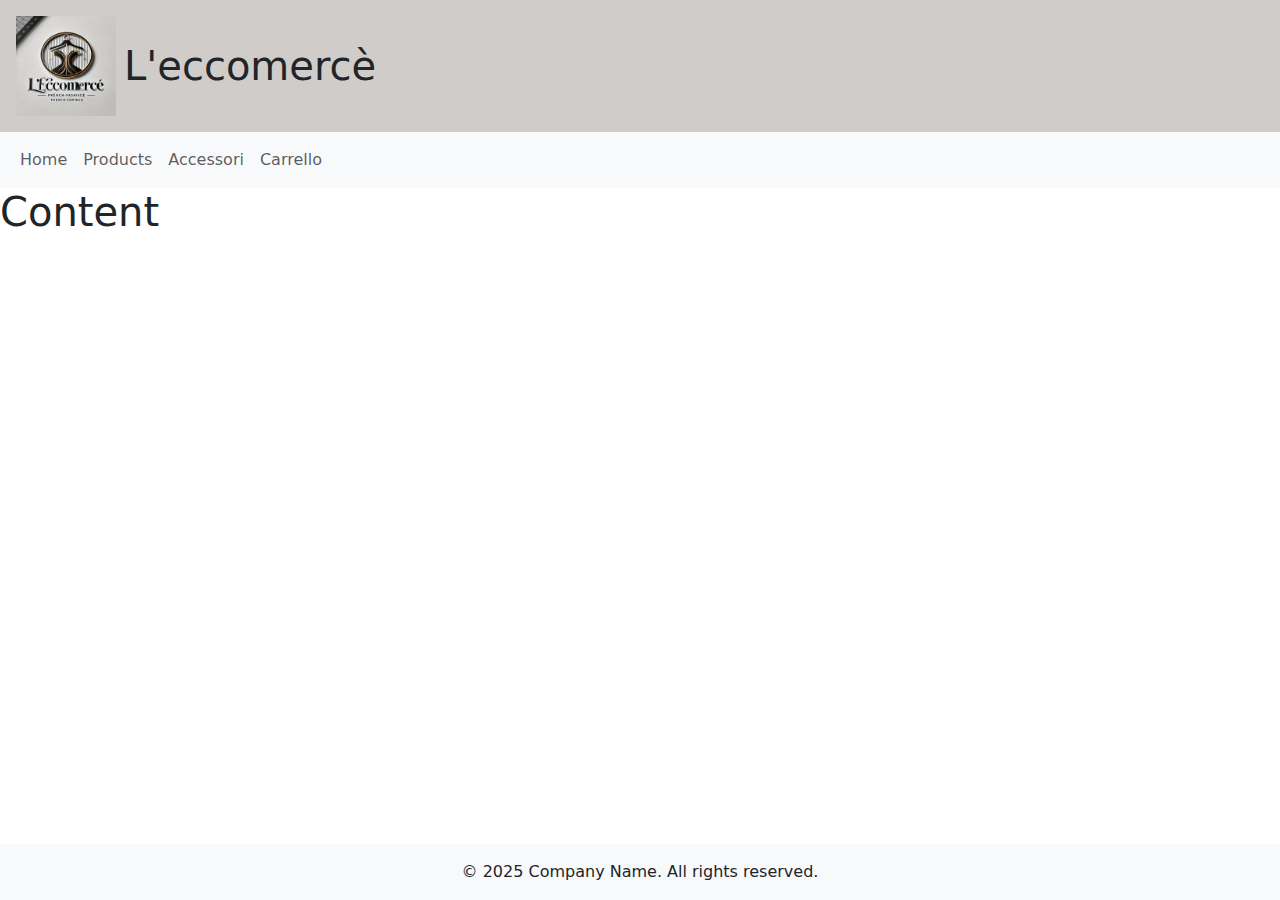
==== index.html @ 1fea600b "Start of Structure" ====
<!DOCTYPE html>
<html lang="it">
<head>
    <meta charset="UTF-8">
    <meta name="viewport" content="width=device-width, initial-scale=1.0">
    <title>L'eccomercè</title>
    <link rel="stylesheet" href="styles/default.css">
    <link href="https://cdn.jsdelivr.net/npm/bootstrap@5.3.3/dist/css/bootstrap.min.css" rel="stylesheet" integrity="sha384-QWTKZyjpPEjISv5WaRU9OFeRpok6YctnYmDr5pNlyT2bRjXh0JMhjY6hW+ALEwIH" crossorigin="anonymous">
</head>
<body>
    <header></header>
    <main>
        <h1>Content</h1>
    </main>
    <footer></footer>
    <script src="https://cdn.jsdelivr.net/npm/bootstrap@5.3.3/dist/js/bootstrap.bundle.min.js" integrity="sha384-YvpcrYf0tY3lHB60NNkmXc5s9fDVZLESaAA55NDzOxhy9GkcIdslK1eN7N6jIeHz" crossorigin="anonymous"></script>
    <script src="functions/main.js"></script>
    <script src="functions/loadBase.js"></script>
</body>
</html>
---- styles/default.css ----
main{
    flex-grow: 1;
}

body{
    display: flex;
    flex-direction: column;
    height: 100vh;
    margin: 0;
    font-family: Arial, sans-serif;
}
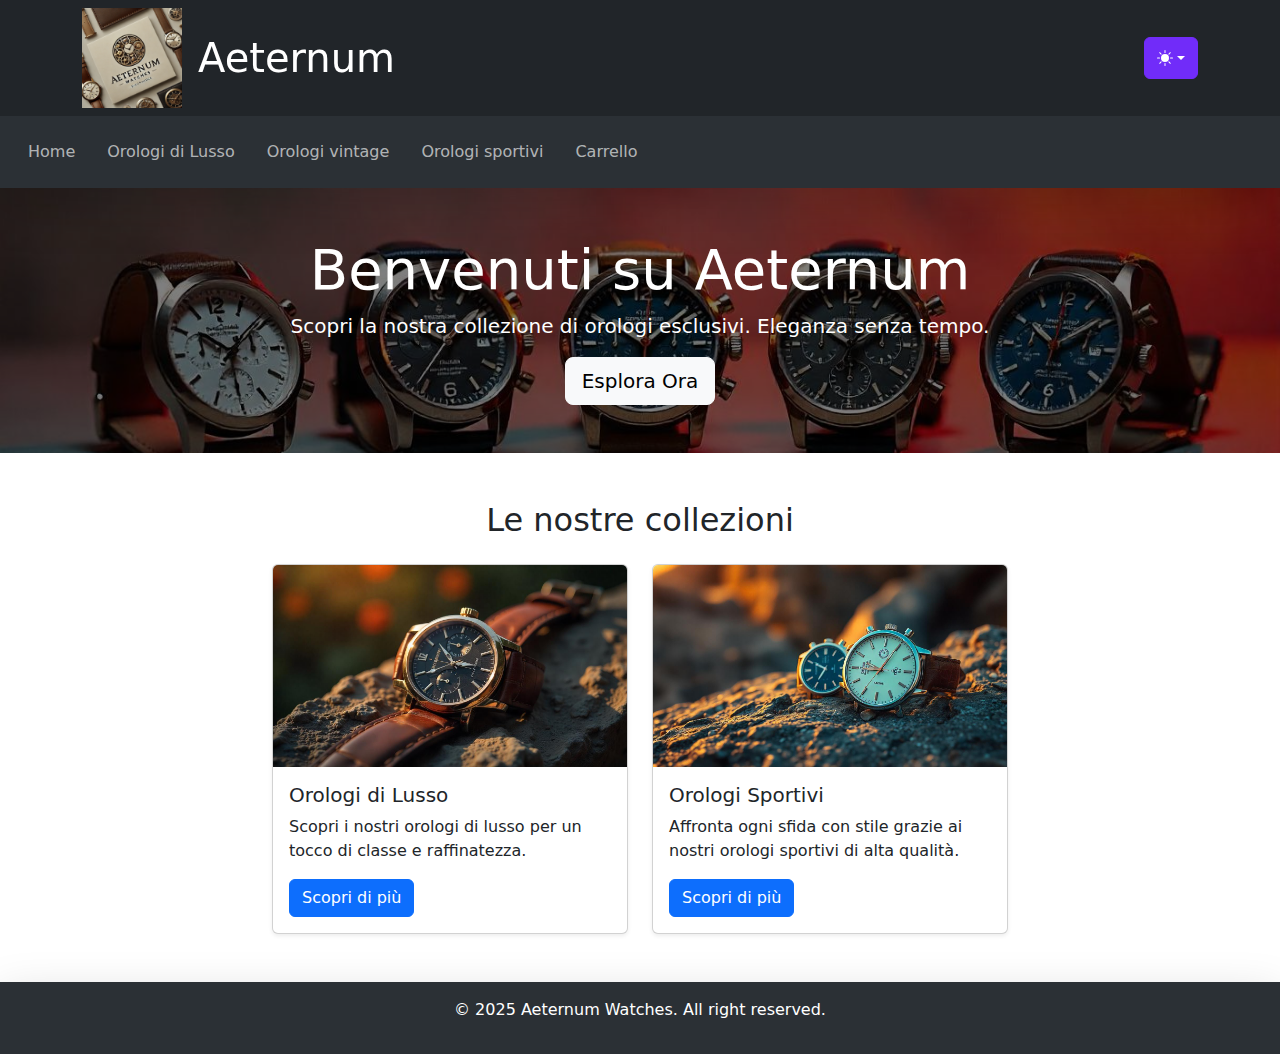
==== commit 49fb0687: "Static Index Page" ====
--- a/index.html
+++ b/index.html
@@ -3,18 +3,60 @@
 <head>
     <meta charset="UTF-8">
     <meta name="viewport" content="width=device-width, initial-scale=1.0">
-    <title>L'eccomercè</title>
-    <link rel="stylesheet" href="styles/default.css">
     <link href="https://cdn.jsdelivr.net/npm/bootstrap@5.3.3/dist/css/bootstrap.min.css" rel="stylesheet" integrity="sha384-QWTKZyjpPEjISv5WaRU9OFeRpok6YctnYmDr5pNlyT2bRjXh0JMhjY6hW+ALEwIH" crossorigin="anonymous">
+    <link href="styles/default.css" rel="stylesheet">
+    <link rel="icon" type="image/vnd.icon" href="images/favicon.ico">
+    <title>Aeternum</title>
 </head>
-<body>
+<body class="d-flex flex-column min-vh-100">
     <header></header>
-    <main>
-        <h1>Content</h1>
+    <main class="flex-grow-1">
+        <!-- Hero Section -->
+        <section class="hero bg-dark text-white hero-bg mb-5">
+            <div class="text-center hero-opacity py-5">
+                <h1 class="display-4">Benvenuti su Aeternum</h1>
+                <p class="lead">Scopri la nostra collezione di orologi esclusivi. Eleganza senza tempo.</p>
+                <a href="#orologi-lusso" class="btn btn-light btn-lg">Esplora Ora</a>
+            </div>
+        </section>
+
+        <!-- Card Section -->
+        <section id="orologi-lusso" class="mb-5 container">
+            <h2 class="text-center mb-4">Le nostre collezioni</h2>
+            <div class="row row-cols-1 row-cols-md-2 row-cols-lg-3 g-4 justify-content-center">
+                <!-- Card 1: Orologi di Lusso -->
+                <div class="col d-flex justify-content-center">
+                    <div class="card h-100 shadow-sm">
+                        <img src="images/eleganti.jpeg" class="card-img-top" alt="Orologi di Lusso">
+                        <div class="card-body">
+                            <h5 class="card-title">Orologi di Lusso</h5>
+                            <p class="card-text">Scopri i nostri orologi di lusso per un tocco di classe e raffinatezza.</p>
+                            <a href="orologi.html" class="btn btn-primary">Scopri di più</a>
+                        </div>
+                    </div>
+                </div>
+        
+                <!-- Card 2: Orologi Sportivi -->
+                <div class="col d-flex justify-content-center">
+                    <div class="card h-100 shadow-sm">
+                        <img src="images/sportivi.jpeg" class="card-img-top" alt="Orologi Sportivi">
+                        <div class="card-body">
+                            <h5 class="card-title">Orologi Sportivi</h5>
+                            <p class="card-text">Affronta ogni sfida con stile grazie ai nostri orologi sportivi di alta qualità.</p>
+                            <a href="sport.html" class="btn btn-primary">Scopri di più</a>
+                        </div>
+                    </div>
+                </div>
+            </div>
+        </section>
+        
     </main>
     <footer></footer>
+
+    <!-- Script inclusi -->
     <script src="https://cdn.jsdelivr.net/npm/bootstrap@5.3.3/dist/js/bootstrap.bundle.min.js" integrity="sha384-YvpcrYf0tY3lHB60NNkmXc5s9fDVZLESaAA55NDzOxhy9GkcIdslK1eN7N6jIeHz" crossorigin="anonymous"></script>
-    <script src="functions/main.js"></script>
-    <script src="functions/loadBase.js"></script>
+    <script src="functions/colormode.js"></script>
+    <script src="functions/header.js"></script>
+    <script src="functions/footer.js"></script>
 </body>
-</html>+</html>
--- a/styles/default.css
+++ b/styles/default.css
@@ -1,11 +1,38 @@
-main{
-    flex-grow: 1;
+.btn-bd-primary {
+    --bd-violet-bg: #712cf9;
+    --bd-violet-rgb: 112.520718, 44.062154, 249.437846;
+
+    --bs-btn-font-weight: 600;
+    --bs-btn-color: var(--bs-white);
+    --bs-btn-bg: var(--bd-violet-bg);
+    --bs-btn-border-color: var(--bd-violet-bg);
+    --bs-btn-hover-color: var(--bs-white);
+    --bs-btn-hover-bg: #6528e0;
+    --bs-btn-hover-border-color: #6528e0;
+    --bs-btn-focus-shadow-rgb: var(--bd-violet-rgb);
+    --bs-btn-active-color: var(--bs-btn-hover-color);
+    --bs-btn-active-bg: #5a23c8;
+    --bs-btn-active-border-color: #5a23c8;
 }
 
-body{
-    display: flex;
-    flex-direction: column;
-    height: 100vh;
-    margin: 0;
-    font-family: Arial, sans-serif;
+.bd-mode-toggle .dropdown-menu .active .bi {
+   display: block !important;
+}
+
+.bi {
+   width: 1em;
+   height: 1em;
+   vertical-align: -.125em;
+   fill: currentColor;
+}
+
+.hero-bg{
+   background-image: url('../images/hero.jpeg');
+   background-size: cover;
+   background-position: center;
+   background-repeat: no-repeat;
+}
+
+.hero-opacity{
+   background-color: rgba(0, 0, 0, 0.5);
 }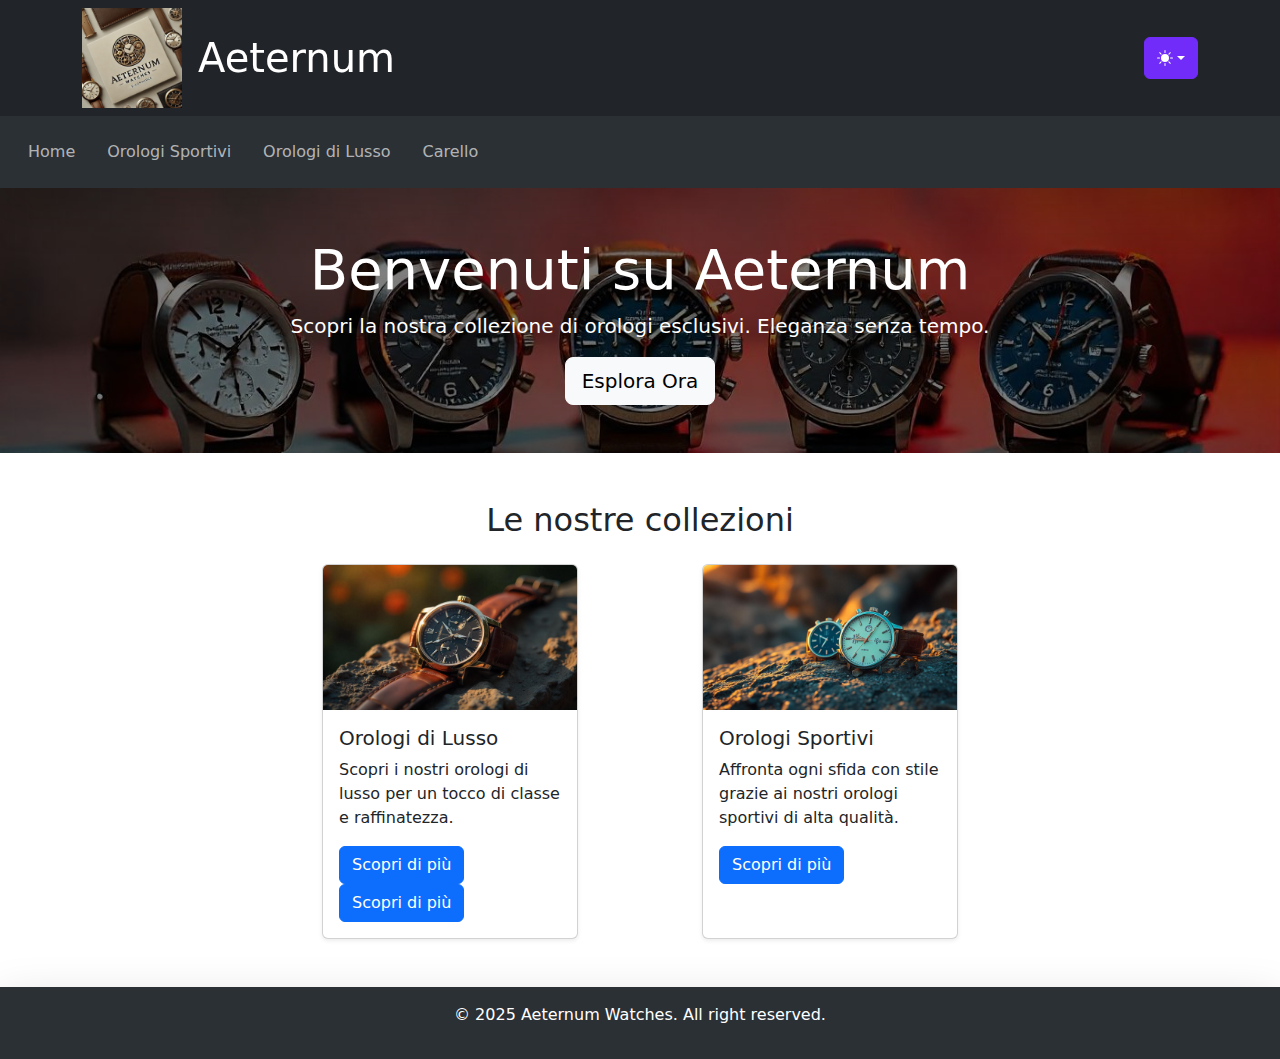
==== commit 9cf7ece8: "Pagina prodotti" ====
--- a/index.html
+++ b/index.html
@@ -31,7 +31,8 @@
                         <div class="card-body">
                             <h5 class="card-title">Orologi di Lusso</h5>
                             <p class="card-text">Scopri i nostri orologi di lusso per un tocco di classe e raffinatezza.</p>
-                            <a href="orologi.html" class="btn btn-primary">Scopri di più</a>
+                            <a href="prodotti.html?category=lusso" class="btn btn-primary">Scopri di più</a>
+                            <a href="prodotti.html?category=lusso" class="btn btn-primary">Scopri di più</a>
                         </div>
                     </div>
                 </div>
@@ -43,7 +44,7 @@
                         <div class="card-body">
                             <h5 class="card-title">Orologi Sportivi</h5>
                             <p class="card-text">Affronta ogni sfida con stile grazie ai nostri orologi sportivi di alta qualità.</p>
-                            <a href="sport.html" class="btn btn-primary">Scopri di più</a>
+                            <a href="prodotti.html?category=sport" class="btn btn-primary">Scopri di più</a>
                         </div>
                     </div>
                 </div>
--- a/styles/default.css
+++ b/styles/default.css
@@ -35,4 +35,46 @@
 
 .hero-opacity{
    background-color: rgba(0, 0, 0, 0.5);
+}
+
+.card{
+   width: 16rem;
+}
+
+.color-picker-container {
+   display: flex;
+   flex-wrap: wrap;
+   gap: 10px;
+}
+.color-element {
+   width: 40px;
+   height: 40px;
+   border-radius: 50%;
+   cursor: pointer;
+   margin-bottom: 5px;
+   border: 6px solid var(--bs-body-bg);
+}
+
+input[type="radio"]:checked + label .color-element {
+   border: none;
+}
+
+.color-box {
+   display: inline-block;
+   text-align: center;
+}
+.color-box label {
+   display: block;
+   margin-top: 5px;
+   font-weight: bold;
+}
+.product-image {
+   max-width: 90%;
+   margin: 0 auto;
+}
+.product-details {
+   display: flex;
+   flex-direction: column;
+   justify-content: center;
+   height: 100%;
 }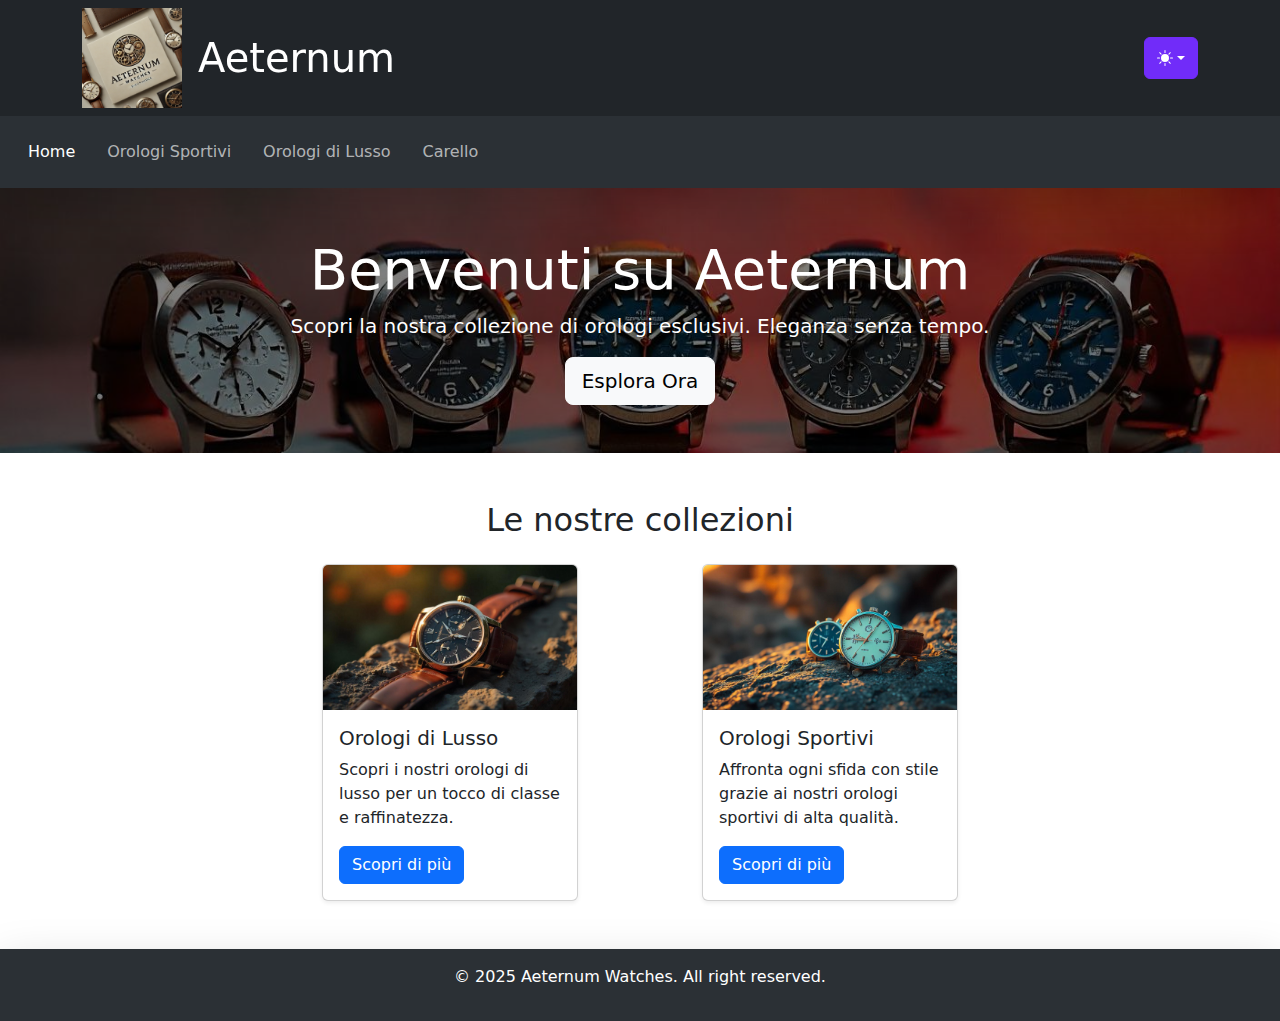
==== commit b6d4eb24: "Refactor JSON and promo codes" ====
--- a/index.html
+++ b/index.html
@@ -32,7 +32,6 @@
                             <h5 class="card-title">Orologi di Lusso</h5>
                             <p class="card-text">Scopri i nostri orologi di lusso per un tocco di classe e raffinatezza.</p>
                             <a href="prodotti.html?category=lusso" class="btn btn-primary">Scopri di più</a>
-                            <a href="prodotti.html?category=lusso" class="btn btn-primary">Scopri di più</a>
                         </div>
                     </div>
                 </div>
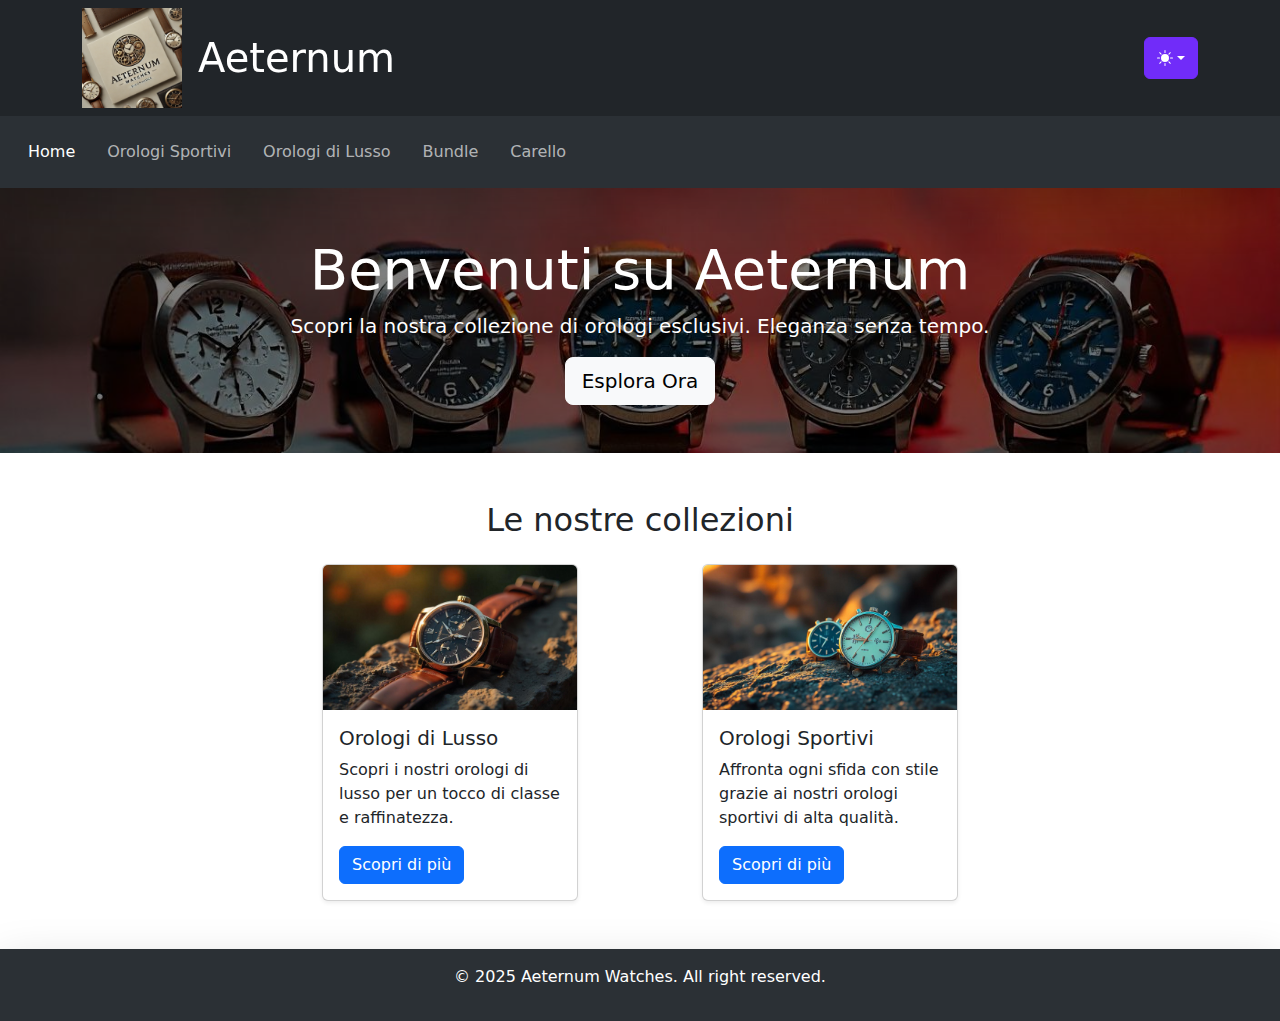
==== commit eaa0efff: "Code format" ====
--- a/index.html
+++ b/index.html
@@ -1,13 +1,16 @@
 <!DOCTYPE html>
 <html lang="it">
+
 <head>
     <meta charset="UTF-8">
     <meta name="viewport" content="width=device-width, initial-scale=1.0">
-    <link href="https://cdn.jsdelivr.net/npm/bootstrap@5.3.3/dist/css/bootstrap.min.css" rel="stylesheet" integrity="sha384-QWTKZyjpPEjISv5WaRU9OFeRpok6YctnYmDr5pNlyT2bRjXh0JMhjY6hW+ALEwIH" crossorigin="anonymous">
+    <link href="https://cdn.jsdelivr.net/npm/bootstrap@5.3.3/dist/css/bootstrap.min.css" rel="stylesheet"
+        integrity="sha384-QWTKZyjpPEjISv5WaRU9OFeRpok6YctnYmDr5pNlyT2bRjXh0JMhjY6hW+ALEwIH" crossorigin="anonymous">
     <link href="styles/default.css" rel="stylesheet">
     <link rel="icon" type="image/vnd.icon" href="images/favicon.ico">
     <title>Aeternum</title>
 </head>
+
 <body class="d-flex flex-column min-vh-100">
     <header></header>
     <main class="flex-grow-1">
@@ -30,33 +33,38 @@
                         <img src="images/eleganti.jpeg" class="card-img-top" alt="Orologi di Lusso">
                         <div class="card-body">
                             <h5 class="card-title">Orologi di Lusso</h5>
-                            <p class="card-text">Scopri i nostri orologi di lusso per un tocco di classe e raffinatezza.</p>
+                            <p class="card-text">Scopri i nostri orologi di lusso per un tocco di classe e raffinatezza.
+                            </p>
                             <a href="prodotti.html?category=lusso" class="btn btn-primary">Scopri di più</a>
                         </div>
                     </div>
                 </div>
-        
+
                 <!-- Card 2: Orologi Sportivi -->
                 <div class="col d-flex justify-content-center">
                     <div class="card h-100 shadow-sm">
                         <img src="images/sportivi.jpeg" class="card-img-top" alt="Orologi Sportivi">
                         <div class="card-body">
                             <h5 class="card-title">Orologi Sportivi</h5>
-                            <p class="card-text">Affronta ogni sfida con stile grazie ai nostri orologi sportivi di alta qualità.</p>
+                            <p class="card-text">Affronta ogni sfida con stile grazie ai nostri orologi sportivi di alta
+                                qualità.</p>
                             <a href="prodotti.html?category=sport" class="btn btn-primary">Scopri di più</a>
                         </div>
                     </div>
                 </div>
             </div>
         </section>
-        
+
     </main>
     <footer></footer>
 
     <!-- Script inclusi -->
-    <script src="https://cdn.jsdelivr.net/npm/bootstrap@5.3.3/dist/js/bootstrap.bundle.min.js" integrity="sha384-YvpcrYf0tY3lHB60NNkmXc5s9fDVZLESaAA55NDzOxhy9GkcIdslK1eN7N6jIeHz" crossorigin="anonymous"></script>
+    <script src="https://cdn.jsdelivr.net/npm/bootstrap@5.3.3/dist/js/bootstrap.bundle.min.js"
+        integrity="sha384-YvpcrYf0tY3lHB60NNkmXc5s9fDVZLESaAA55NDzOxhy9GkcIdslK1eN7N6jIeHz"
+        crossorigin="anonymous"></script>
     <script src="functions/colormode.js"></script>
     <script src="functions/header.js"></script>
     <script src="functions/footer.js"></script>
 </body>
-</html>
+
+</html>--- a/styles/default.css
+++ b/styles/default.css
@@ -1,80 +1,85 @@
 .btn-bd-primary {
-    --bd-violet-bg: #712cf9;
-    --bd-violet-rgb: 112.520718, 44.062154, 249.437846;
+  --bd-violet-bg: #712cf9;
+  --bd-violet-rgb: 112.520718, 44.062154, 249.437846;
 
-    --bs-btn-font-weight: 600;
-    --bs-btn-color: var(--bs-white);
-    --bs-btn-bg: var(--bd-violet-bg);
-    --bs-btn-border-color: var(--bd-violet-bg);
-    --bs-btn-hover-color: var(--bs-white);
-    --bs-btn-hover-bg: #6528e0;
-    --bs-btn-hover-border-color: #6528e0;
-    --bs-btn-focus-shadow-rgb: var(--bd-violet-rgb);
-    --bs-btn-active-color: var(--bs-btn-hover-color);
-    --bs-btn-active-bg: #5a23c8;
-    --bs-btn-active-border-color: #5a23c8;
+  --bs-btn-font-weight: 600;
+  --bs-btn-color: var(--bs-white);
+  --bs-btn-bg: var(--bd-violet-bg);
+  --bs-btn-border-color: var(--bd-violet-bg);
+  --bs-btn-hover-color: var(--bs-white);
+  --bs-btn-hover-bg: #6528e0;
+  --bs-btn-hover-border-color: #6528e0;
+  --bs-btn-focus-shadow-rgb: var(--bd-violet-rgb);
+  --bs-btn-active-color: var(--bs-btn-hover-color);
+  --bs-btn-active-bg: #5a23c8;
+  --bs-btn-active-border-color: #5a23c8;
 }
 
 .bd-mode-toggle .dropdown-menu .active .bi {
-   display: block !important;
+  display: block !important;
 }
 
 .bi {
-   width: 1em;
-   height: 1em;
-   vertical-align: -.125em;
-   fill: currentColor;
+  width: 1em;
+  height: 1em;
+  vertical-align: -0.125em;
+  fill: currentColor;
 }
 
-.hero-bg{
-   background-image: url('../images/hero.jpeg');
-   background-size: cover;
-   background-position: center;
-   background-repeat: no-repeat;
+.hero-bg {
+  background-image: url("../images/hero.jpeg");
+  background-size: cover;
+  background-position: center;
+  background-repeat: no-repeat;
 }
 
-.hero-opacity{
-   background-color: rgba(0, 0, 0, 0.5);
+.hero-opacity {
+  background-color: rgba(0, 0, 0, 0.5);
 }
 
-.card{
-   width: 16rem;
+.card {
+  width: 16rem;
 }
 
 .color-picker-container {
-   display: flex;
-   flex-wrap: wrap;
-   gap: 10px;
+  display: flex;
+  flex-wrap: wrap;
+  gap: 10px;
 }
 .color-element {
-   width: 40px;
-   height: 40px;
-   border-radius: 50%;
-   cursor: pointer;
-   margin-bottom: 5px;
-   border: 6px solid var(--bs-body-bg);
+  width: 40px;
+  height: 40px;
+  border-radius: 50%;
+  cursor: pointer;
+  margin-bottom: 5px;
+  border: 6px solid var(--bs-body-bg);
 }
 
 input[type="radio"]:checked + label .color-element {
-   border: none;
+  border: none;
 }
 
 .color-box {
-   display: inline-block;
-   text-align: center;
+  display: inline-block;
+  text-align: center;
 }
 .color-box label {
-   display: block;
-   margin-top: 5px;
-   font-weight: bold;
+  display: block;
+  margin-top: 5px;
+  font-weight: bold;
 }
 .product-image {
-   max-width: 90%;
-   margin: 0 auto;
+  max-width: 90%;
+  margin: 0 auto;
 }
 .product-details {
-   display: flex;
-   flex-direction: column;
-   justify-content: center;
-   height: 100%;
-}+  display: flex;
+  flex-direction: column;
+  justify-content: center;
+  height: 100%;
+}
+
+.control-overflow {
+  width: 100%;
+  overflow-x: auto;
+}
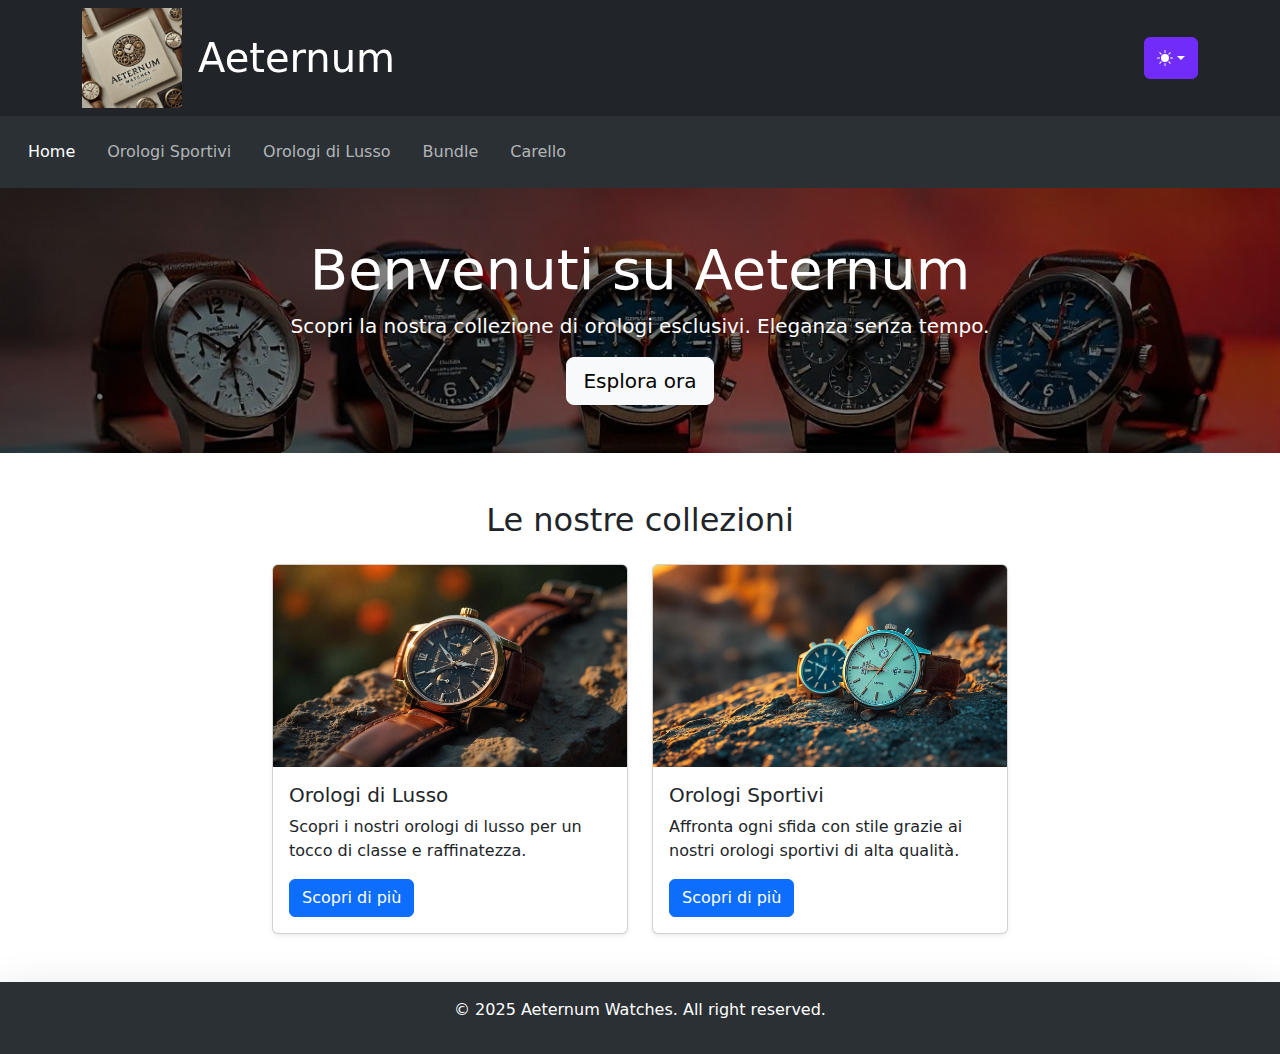
==== commit 4d0f5b58: "Load text from json" ====
--- a/index.html
+++ b/index.html
@@ -17,42 +17,16 @@
         <!-- Hero Section -->
         <section class="hero bg-dark text-white hero-bg mb-5">
             <div class="text-center hero-opacity py-5">
-                <h1 class="display-4">Benvenuti su Aeternum</h1>
-                <p class="lead">Scopri la nostra collezione di orologi esclusivi. Eleganza senza tempo.</p>
-                <a href="#orologi-lusso" class="btn btn-light btn-lg">Esplora Ora</a>
+                <h1 class="display-4" id="hero-title"></h1>
+                <p class="lead" id="hero-description"></p>
+                <a href="#orologi-lusso" class="btn btn-light btn-lg" id="hero-explore"></a>
             </div>
         </section>
 
         <!-- Card Section -->
         <section id="orologi-lusso" class="mb-5 container">
-            <h2 class="text-center mb-4">Le nostre collezioni</h2>
-            <div class="row row-cols-1 row-cols-md-2 row-cols-lg-3 g-4 justify-content-center">
-                <!-- Card 1: Orologi di Lusso -->
-                <div class="col d-flex justify-content-center">
-                    <div class="card h-100 shadow-sm">
-                        <img src="images/eleganti.jpeg" class="card-img-top" alt="Orologi di Lusso">
-                        <div class="card-body">
-                            <h5 class="card-title">Orologi di Lusso</h5>
-                            <p class="card-text">Scopri i nostri orologi di lusso per un tocco di classe e raffinatezza.
-                            </p>
-                            <a href="prodotti.html?category=lusso" class="btn btn-primary">Scopri di più</a>
-                        </div>
-                    </div>
-                </div>
-
-                <!-- Card 2: Orologi Sportivi -->
-                <div class="col d-flex justify-content-center">
-                    <div class="card h-100 shadow-sm">
-                        <img src="images/sportivi.jpeg" class="card-img-top" alt="Orologi Sportivi">
-                        <div class="card-body">
-                            <h5 class="card-title">Orologi Sportivi</h5>
-                            <p class="card-text">Affronta ogni sfida con stile grazie ai nostri orologi sportivi di alta
-                                qualità.</p>
-                            <a href="prodotti.html?category=sport" class="btn btn-primary">Scopri di più</a>
-                        </div>
-                    </div>
-                </div>
-            </div>
+            <h2 class="text-center mb-4" id="collezioni-title"></h2>
+            <div class="row row-cols-1 row-cols-md-2 row-cols-lg-3 g-4 justify-content-center" id="collezioni"></div>
         </section>
 
     </main>
@@ -62,6 +36,8 @@
     <script src="https://cdn.jsdelivr.net/npm/bootstrap@5.3.3/dist/js/bootstrap.bundle.min.js"
         integrity="sha384-YvpcrYf0tY3lHB60NNkmXc5s9fDVZLESaAA55NDzOxhy9GkcIdslK1eN7N6jIeHz"
         crossorigin="anonymous"></script>
+    <script src="functions/fetch.js"></script>
+    <script src="loadContent/index.js"></script>
     <script src="functions/colormode.js"></script>
     <script src="functions/header.js"></script>
     <script src="functions/footer.js"></script>
--- a/styles/default.css
+++ b/styles/default.css
@@ -35,10 +35,6 @@
 
 .hero-opacity {
   background-color: rgba(0, 0, 0, 0.5);
-}
-
-.card {
-  width: 16rem;
 }
 
 .color-picker-container {
